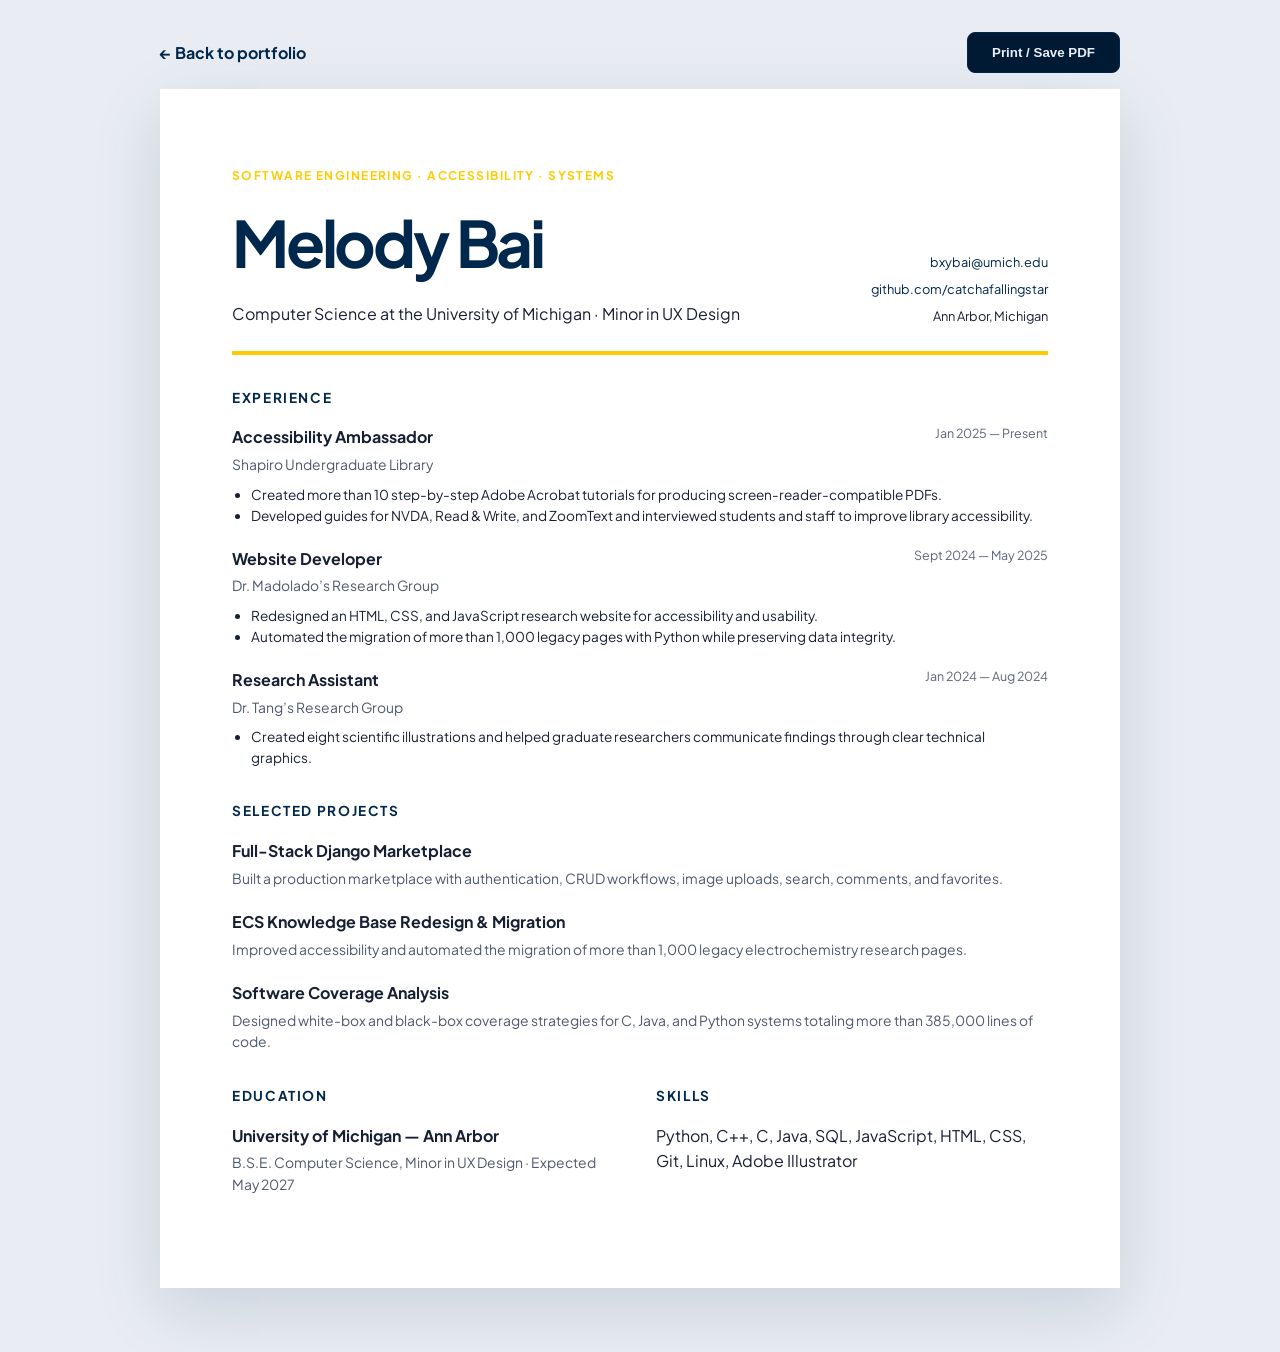
==== resume.html @ d1b0e6e4 "upload" ====
<!doctype html>
<html lang="en">

<head>
  <meta charset="utf-8" />
  <meta name="viewport" content="width=device-width, initial-scale=1" />
  <title>Résumé — Melody Bai</title>
  <meta name="description" content="Résumé for Melody Bai, a computer science student at the University of Michigan." />
  <link rel="preconnect" href="https://fonts.googleapis.com">
  <link rel="preconnect" href="https://fonts.gstatic.com" crossorigin>
  <link href="https://fonts.googleapis.com/css2?family=Plus+Jakarta+Sans:wght@400;500;600;700;800&display=swap" rel="stylesheet">
  <link rel="stylesheet" href="css/styles.css" />
</head>

<body class="resume-page">
  <main class="resume-shell">
    <div class="resume-toolbar">
      <a href="index.html">← Back to portfolio</a>
      <button type="button" class="btn secondary-btn" onclick="window.print()">Print / Save PDF</button>
    </div>

    <article class="resume-document">
      <header class="resume-header">
        <div>
          <p class="section-kicker">Software engineering · accessibility · systems</p>
          <h1>Melody Bai</h1>
          <p>Computer Science at the University of Michigan · Minor in UX Design</p>
        </div>
        <address>
          <a href="mailto:bxybai@umich.edu">bxybai@umich.edu</a>
          <a href="https://github.com/catchafallingstar">github.com/catchafallingstar</a>
          <span>Ann Arbor, Michigan</span>
        </address>
      </header>

      <section class="resume-section">
        <h2>Experience</h2>
        <div class="resume-entry">
          <div class="resume-entry-heading"><h3>Accessibility Ambassador</h3><span>Jan 2025 — Present</span></div>
          <p>Shapiro Undergraduate Library</p>
          <ul>
            <li>Created more than 10 step-by-step Adobe Acrobat tutorials for producing screen-reader-compatible PDFs.</li>
            <li>Developed guides for NVDA, Read &amp; Write, and ZoomText and interviewed students and staff to improve library accessibility.</li>
          </ul>
        </div>
        <div class="resume-entry">
          <div class="resume-entry-heading"><h3>Website Developer</h3><span>Sept 2024 — May 2025</span></div>
          <p>Dr. Madolado’s Research Group</p>
          <ul>
            <li>Redesigned an HTML, CSS, and JavaScript research website for accessibility and usability.</li>
            <li>Automated the migration of more than 1,000 legacy pages with Python while preserving data integrity.</li>
          </ul>
        </div>
        <div class="resume-entry">
          <div class="resume-entry-heading"><h3>Research Assistant</h3><span>Jan 2024 — Aug 2024</span></div>
          <p>Dr. Tang’s Research Group</p>
          <ul>
            <li>Created eight scientific illustrations and helped graduate researchers communicate findings through clear technical graphics.</li>
          </ul>
        </div>
      </section>

      <section class="resume-section">
        <h2>Selected projects</h2>
        <div class="resume-entry">
          <h3>Full-Stack Django Marketplace</h3>
          <p>Built a production marketplace with authentication, CRUD workflows, image uploads, search, comments, and favorites.</p>
        </div>
        <div class="resume-entry">
          <h3>ECS Knowledge Base Redesign &amp; Migration</h3>
          <p>Improved accessibility and automated the migration of more than 1,000 legacy electrochemistry research pages.</p>
        </div>
        <div class="resume-entry">
          <h3>Software Coverage Analysis</h3>
          <p>Designed white-box and black-box coverage strategies for C, Java, and Python systems totaling more than 385,000 lines of code.</p>
        </div>
      </section>

      <section class="resume-section resume-two-column">
        <div>
          <h2>Education</h2>
          <div class="resume-entry">
            <h3>University of Michigan — Ann Arbor</h3>
            <p>B.S.E. Computer Science, Minor in UX Design · Expected May 2027</p>
          </div>
        </div>
        <div>
          <h2>Skills</h2>
          <p>Python, C++, C, Java, SQL, JavaScript, HTML, CSS, Git, Linux, Adobe Illustrator</p>
        </div>
      </section>
    </article>
  </main>
</body>

</html>
---- css/styles.css ----
:root {
  /* UMich Dark Theme Colors */
  --bg: #020813;
  --card: #001A33;
  --text: #e9eef6;

  /* UPDATED: Lightened from #8a9bb2 to pass WCAG AAA */
  --muted: #aabcdc;

  --border: #00274C;

  /* Neon UMich Accents */
  --maize: #FFCB05;
  /* Official UMich Maize */
  --neon-maize: #ffe566;
  --neon-blue: #45a2ff;
  --dark-blue: #00274C;

  --shadow: 0 10px 30px rgba(0, 0, 0, 0.5);
  --chip-bg: rgba(255, 203, 5, 0.08);
  --nav-height: 68px;
  /* Faint maize tint */
}

* {
  box-sizing: border-box;
}

html {
  scroll-behavior: smooth;
  scroll-padding-top: var(--nav-height);
}

body {
  margin: 0;
  font-family: system-ui, -apple-system, sans-serif;
  background-color: var(--bg);
  color: var(--text);
  line-height: 1.6;
  /* Faint Blue Grid Background */
  background-image:
    linear-gradient(rgba(69, 162, 255, 0.04) 1px, transparent 1px),
    linear-gradient(90deg, rgba(69, 162, 255, 0.04) 1px, transparent 1px);
  background-size: 50px 50px;
  overflow-x: hidden;
}

a {
  color: var(--neon-blue);
  text-decoration: none;
  transition: 0.3s;
}

a:hover {
  color: var(--neon-maize);
  text-shadow: 0 0 8px rgba(255, 203, 5, 0.5);
}

.container {
  width: min(1000px, 90vw);
  margin: 0 auto;
}

/* Navigation */
.top-nav {
  position: fixed;
  top: 0;
  left: 0;
  right: 0;
  background: rgba(2, 8, 19, 0.85);
  backdrop-filter: blur(10px);
  border-bottom: 1px solid var(--border);
  z-index: 100;
  height: var(--nav-height);
  padding: 0;
  display: flex;
  align-items: center;
}

.nav-container {
  display: flex;
  justify-content: space-between;
  align-items: center;
  width: min(1200px, 90vw);
  margin: 0 auto;
  height: 100%;
}

.mobile-toggle {
  display: none;
  background: none;
  border: none;
  color: var(--text);
  font-size: 1.5rem;
  cursor: pointer;
  z-index: 1001;
  /* Keeps it above the sidebar when open */
  transition: color 0.3s;
}

.mobile-toggle:hover {
  color: var(--maize);
}

.logo {
  font-weight: bold;
  font-size: 1.2rem;
}

.logo span:first-child {
  color: var(--maize);
}

.nav-links {
  display: flex;
  gap: 20px;
  list-style: none;
  margin: 0;
  padding: 0;
}

.nav-links a {
  color: var(--text);
  font-size: 0.9rem;
}

.nav-links a:hover {
  color: var(--maize);
}

/* Scroll Progress Bar */
.scroll-progress-bar {
  position: absolute;
  bottom: 0;
  left: 0;
  width: 0%;
  height: 3px;
  background: linear-gradient(to right, var(--neon-blue), var(--maize));
  transition: width 0.1s ease;
  z-index: 101;
}

/* Hero Section */
#home {
  align-items: center;
  position: relative;
}

.hero {
  display: grid;
  grid-template-columns: minmax(0, 1fr) minmax(280px, 380px);
  align-items: center;
  gap: clamp(4rem, 7vw, 7rem);
  width: min(1180px, 92vw);
  height: 100vh;
  height: 100svh;
  min-height: 560px;
  padding: calc(var(--nav-height) + clamp(1.5rem, 4vh, 3.25rem)) 0 clamp(4.5rem, 9vh, 6rem);
  max-width: none;
  margin: 0 auto;
  overflow: hidden;
  /* Prevent overflow from animations */
}

.hero-content {
  min-width: 0;
  max-width: 640px;
  position: relative;
  z-index: 3;
}

/* Right Side Image Container with perspective */
.hero-image-right {
  display: flex;
  justify-content: center;
  align-items: center;
  position: relative;
  perspective: 1200px;
  animation: hero-image-appear 1.2s ease-out 0.6s forwards;
  /* Delay for content to appear first */
  opacity: 0;
  transform: translateY(20px) scale(0.95);
  min-width: 0;
}

@keyframes hero-image-appear {
  to {
    opacity: 1;
    transform: translateY(0) scale(1);
  }
}

.hero-portrait-frame {
  position: relative;
  padding: 6px;
  /* This controls the thickness of the glowing border */
  border-radius: 50%;
  /* Changed to 50% to make it a perfect circle! */
  background: linear-gradient(135deg, var(--maize) 0%, var(--neon-blue) 100%);
  box-shadow: 0 20px 50px rgba(0, 39, 76, 0.5), 0 0 30px rgba(255, 203, 5, 0.15);
  transition: transform 0.5s cubic-bezier(0.175, 0.885, 0.32, 1.275), box-shadow 0.5s ease;
  z-index: 2;
  display: flex;
  justify-content: center;
  align-items: center;
  width: clamp(260px, min(30vw, 48vh), 390px);
  max-width: 100%;
  /* Keeps the size constrained */
  aspect-ratio: 1 / 1;
  margin: 0 auto;
}

/* 2. The Animated Glow Behind the Frame */
.hero-portrait-frame::before {
  content: '';
  position: absolute;
  top: -2px;
  left: -2px;
  right: -2px;
  bottom: -2px;
  border-radius: 50%;
  /* Must also be a circle! */
  background: linear-gradient(45deg, var(--neon-maize), transparent, var(--neon-blue), transparent);
  z-index: -1;
  background-size: 400% 400%;
  animation: borderGlow 8s linear infinite;
}

/* 3. The Image Itself */
.hero-portrait {
  width: 100%;
  height: 100%;
  object-fit: cover;
  border-radius: 50%;
  /* Perfect circle */
  display: block;
  /* Removed the old border and margin from here, since the frame handles it now */
}

/* 4. The Animation Keyframes (Make sure you have this!) */
@keyframes borderGlow {
  0% {
    background-position: 0% 50%;
  }

  50% {
    background-position: 100% 50%;
  }

  100% {
    background-position: 0% 50%;
  }
}

/* Adds a nice interactive hover effect */
.hero-portrait:hover {
  scale: 1.02;
  box-shadow: 0 15px 40px rgba(69, 162, 255, 0.2);
  /* Soft neon-blue glow */
}



/* Elegant geometric accent behind image */
.hero-image-right::after {
  content: \'\';
  position: absolute;
  bottom: -20px;
  right: 20px;
  width: 140px;
  height: 140px;
  background-image: radial-gradient(var(--maize) 1.5px, transparent 1.5px);
  background-size: 15px 15px;
  opacity: 0.25;
  z-index: 1;
  pointer-events: none;
}

/* Glow behind image */
.hero-image-right::before {
  content: \'\';
  position: absolute;
  top: 50%;
  left: 50%;
  transform: translate(-50%, -50%);
  width: 100%;
  height: 100%;
  background: radial-gradient(circle, rgba(69, 162, 255, 0.15) 0%, transparent 70%);
  filter: blur(40px);
  z-index: 1;
}



.hero h1 {
  font-size: clamp(2.5rem, min(5vw, 8vh), 4.5rem);
  line-height: 1.1;
  margin: 0 0 clamp(0.5rem, 1.8vh, 1.25rem) 0;
  animation: text-slide-up 0.8s ease-out 0.2s forwards;
  opacity: 0;
  transform: translateY(20px);
}

.hero-content h2 {
  animation: text-slide-up 0.8s ease-out forwards;
  opacity: 0;
  transform: translateY(20px);
}

.hero-content p#about {
  animation: text-slide-up 0.8s ease-out 0.4s forwards;
  opacity: 0;
  transform: translateY(20px);
}

.hero-content .social-links {
  animation: text-slide-up 0.8s ease-out 0.5s forwards;
  opacity: 0;
  transform: translateY(20px);
}

@keyframes text-slide-up {
  to {
    opacity: 1;
    transform: translateY(0);
  }
}




/* Terminal Window Container */
.terminal-window {
  background-color: #0d1117;
  /* Deep terminal black */
  border: 1px solid var(--border);
  border-radius: 10px;
  box-shadow: 0 20px 40px rgba(0, 0, 0, 0.6);
  overflow: hidden;
  font-family: 'Fira Code', monospace;
  /* Uses your existing code font */
  width: 100%;
  max-width: 620px;
}

/* Terminal Header & macOS Buttons */
.terminal-header {
  background-color: #161b22;
  padding: 10px 15px;
  display: flex;
  align-items: center;
  border-bottom: 1px solid var(--border);
}

.terminal-buttons {
  display: flex;
  gap: 8px;
}

.terminal-buttons span {
  width: 12px;
  height: 12px;
  border-radius: 50%;
  display: inline-block;
}

.close-btn {
  background-color: #ff5f56;
}

.minimize-btn {
  background-color: #ffbd2e;
}

.maximize-btn {
  background-color: #27c93f;
}

.terminal-title {
  flex-grow: 1;
  text-align: center;
  color: var(--muted);
  font-size: 0.85rem;
  margin-left: -44px;
  /* Offsets the buttons to perfectly center text */
}

/* Terminal Body & Text */
.terminal-body {
  padding: clamp(0.8rem, 2vh, 1.25rem);
  color: var(--muted);
  font-size: clamp(0.78rem, 1.5vh, 0.95rem);
  line-height: 1.55;
  height: clamp(220px, 34vh, 270px);
  min-height: 0;
  overflow-y: auto;
  scrollbar-width: thin;
  scrollbar-color: var(--border) transparent;
}

.command-line {
  color: var(--text);
  margin-bottom: 15px;
}

.prompt {
  color: #27c93f;
  /* Hacker green */
  margin-right: 8px;
}

/* Blinking Cursor Animation */
.cursor {
  display: inline-block;
  width: 8px;
  height: 1.2em;
  background-color: var(--maize);
  /* Using your UMich maize color! */
  vertical-align: middle;
  animation: blink 1s step-end infinite;
}

@keyframes blink {

  0%,
  100% {
    opacity: 1;
  }

  50% {
    opacity: 0;
  }
}

.hero-subtitle {
  font-size: 1.2rem;
  color: var(--muted);
  max-width: 600px;
  margin: 0 0 clamp(0.85rem, 2.5vh, 1.5rem);
}

.scroll-down {
  position: absolute;
  left: 50%;
  bottom: clamp(0.8rem, 2.5vh, 1.5rem);
  transform: translateX(-50%);
  display: inline-flex;
  flex-direction: column;
  align-items: center;
  gap: 0.15rem;
  color: var(--muted);
  font-size: 0.72rem;
  font-weight: 600;
  letter-spacing: 0.08em;
  text-transform: uppercase;
  z-index: 5;
}

.scroll-down i {
  color: var(--maize);
  font-size: 1rem;
  animation: scroll-bounce 1.8s ease-in-out infinite;
}

.scroll-down:hover {
  color: var(--text);
  text-shadow: none;
}

@keyframes scroll-bounce {
  0%,
  100% {
    transform: translateY(0);
  }

  50% {
    transform: translateY(6px);
  }
}

.hero-actions {
  display: flex;
  gap: 15px;
  margin-top: 30px;
}

/* Glowing Buttons */
.btn {
  padding: 12px 24px;
  border-radius: 8px;
  font-weight: bold;
  cursor: pointer;
  border: none;
  transition: all 0.3s ease;
}

/* --- Social Link Icon Sizing --- */
#links {
  display: flex;
  gap: 40px;
  flex-wrap: wrap;
  justify-content: start;
}

#links a.icon-link {
  font-size: 2.2rem;
  color: var(--muted);
  transition: all 0.2s ease;
  padding: 0;
  /* Clear the excessive padding */
}

/* Optional: Make them glow UMich Maize when you hover over them */
#links a.icon-link:hover {
  color: var(--maize);
  transform: translateY(-3px);
}

.primary-btn {
  background: var(--maize);
  color: var(--dark-blue);
  box-shadow: 0 0 20px rgba(255, 203, 5, 0.3);
}

.primary-btn:hover {
  background: var(--neon-maize);
  box-shadow: 0 0 30px rgba(255, 203, 5, 0.6);
  transform: translateY(-2px);
  color: var(--bg);
}

.secondary-btn {
  background: var(--card);
  color: var(--text);
  border: 1px solid var(--border);
}

.secondary-btn:hover {
  border-color: var(--maize);
  color: var(--maize);
}

/* Background Ambient Glows */
.relative {
  position: relative;
}

.glow-maize {
  position: absolute;
  width: 400px;
  height: 400px;
  background: radial-gradient(circle, rgba(255, 203, 5, 0.08) 0%, transparent 70%);
  top: -150px;
  left: 50%;
  transform: translateX(-50%);
  pointer-events: none;
  z-index: -1;
}

/* Sections */
.section {
  padding: 100px 0;
}

.section-title {
  text-align: center;
  font-size: 2.5rem;
  margin: 0 0 10px 0;
  color: var(--text);
}

.section-subtitle {
  text-align: center;
  color: var(--muted);
  margin-bottom: 50px;
}

/* About Section */
.about-grid {
  display: grid;
  grid-template-columns: 1fr 1fr;
  gap: 50px;
  align-items: center;
}

.avatar {
  width: 100%;
  border-radius: 20px;
  border: 1px solid var(--border);
  box-shadow: 0 0 20px rgba(0, 39, 76, 0.5);
}

.education-wrap {
  margin-top: 20px;
  border-top: 1px solid var(--border);
  padding-top: 20px;
}

/* Projects Grid */
.projects-grid {
  display: grid;
  grid-template-columns: repeat(auto-fill, minmax(300px, 1fr));
  gap: 25px;
  grid-auto-rows: 1fr;
}

.project-card {
  display: flex;
  flex-direction: column;
  background: var(--card);
  border: 1px solid var(--border);
  border-radius: 16px;
  padding: 20px;
  transition: all 0.3s ease;
}

.project-card:hover {
  transform: translateY(-5px);
  border-color: var(--maize);
  box-shadow: 0 10px 30px rgba(255, 203, 5, 0.1);
}

.project-img-placeholder {
  height: 160px;
  background: linear-gradient(45deg, var(--bg), var(--border));
  border-radius: 8px;
  margin-bottom: 15px;
}

/* Skills Grid */
.skills-grid {
  display: flex;
  flex-wrap: wrap;
  gap: 15px;
  justify-content: center;
  list-style: none;
  padding: 0;
}

.skill-card {
  background: var(--card);
  border: 1px solid var(--border);
  padding: 15px 25px;
  border-radius: 12px;
  font-weight: bold;
  transition: 0.3s;
}

.skill-card:hover {
  border-color: var(--neon-blue);
  background: rgba(69, 162, 255, 0.1);
}

/* --- Contact Form Grid --- */
.contact-grid {
  display: grid;
  grid-template-columns: 1fr 1.5fr;
  /* Makes the form slightly wider than the info */
  gap: 40px;
  text-align: left;
}

.contact-form {
  display: flex;
  flex-direction: column;
  gap: 20px;
}

.form-group {
  display: flex;
  flex-direction: column;
  gap: 8px;
}

.form-group label {
  font-size: 0.85rem;
  color: var(--muted);
  font-weight: 600;
  text-transform: uppercase;
  letter-spacing: 0.5px;
}

/* Styling the inputs and text area */
.contact-form input,
.contact-form textarea {
  width: 100%;
  background: rgba(0, 0, 0, 0.3);
  border: 1px solid var(--border);
  border-radius: 12px;
  padding: 14px 18px;
  color: var(--text);
  font-family: inherit;
  font-size: 1rem;
  transition: all 0.3s ease;
}

/* The Glowing Focus Effect */
.contact-form input:focus,
.contact-form textarea:focus {
  outline: none;
  border-color: var(--maize);
  box-shadow: 0 0 15px rgba(255, 203, 5, 0.2);
  background: var(--bg);
}

/* Submit Button */
.submit-btn {
  background: var(--maize);
  color: var(--bg);
  border: none;
  padding: 14px;
  font-size: 1rem;
  font-weight: 800;
  border-radius: 12px;
  cursor: pointer;
  transition: all 0.3s ease;
  display: flex;
  justify-content: center;
  align-items: center;
  gap: 10px;
  text-transform: uppercase;
}

.submit-btn:hover {
  background: var(--neon-maize);
  box-shadow: 0 0 20px rgba(255, 203, 5, 0.4);
  transform: translateY(-2px);
}


/* Utilities */
.chips-wrap {
  display: flex;
  flex-wrap: wrap;
  gap: 8px;
  margin: 15px 0;
}

.chip {
  background: var(--chip-bg);
  color: var(--neon-maize);
  border: 1px solid rgba(255, 203, 5, 0.2);
  padding: 4px 10px;
  border-radius: 20px;
  font-size: 0.8rem;
}

/* Filter Panel Styles */
/* .filters {
  background: var(--card);
  border: 1px solid var(--border);
  padding: 20px;
  border-radius: 12px;
  margin-bottom: 25px;
} */


.hidden {
  display: none !important;
}

.skill-card:hover {
  border-color: var(--neon-blue);
  background: rgba(255, 255, 255, 0.1);
}

.primary-btn:hover {
  background: var(--neon-maize);
  box-shadow: 0 0 30px rgba(255, 203, 5, 0.6);
  transform: translateY(-2px);
  color: var(--bg);
}

.secondary-btn:hover {
  border-color: var(--maize);
  color: var(--maize);
}

.muted {
  color: var(--muted);
  font-size: 0.9rem;
}

.item-title {
  font-weight: bold;
  font-size: 1.2rem;
  margin-bottom: 5px;
  color: var(--maize);
}

/* --- High-end Timeline Design --- */
.timeline {
  position: relative;
  padding-left: 35px;
  border-left: 2px solid var(--border);
  margin-top: 30px;
}

.timeline::before {
  content: '';
  position: absolute;
  top: 0;
  bottom: 0;
  left: -2px;
  width: 2px;
  background: linear-gradient(to bottom, var(--neon-blue), var(--maize));
}

.timeline .item {
  position: relative;
  background: rgba(0, 26, 51, 0.3);
  backdrop-filter: blur(12px);
  -webkit-backdrop-filter: blur(12px);
  border: 1px solid rgba(255, 255, 255, 0.08);
  padding: 24px;
  border-radius: 16px;
  margin-bottom: 30px;
  transition: transform 0.4s cubic-bezier(0.175, 0.885, 0.32, 1.275), border-color 0.4s ease, box-shadow 0.4s ease, background-color 0.4s ease;
}

/* Timeline dot */
.timeline .item::before {
  content: '';
  position: absolute;
  left: -46px;
  /* Center-aligned with the border-left line */
  top: 28px;
  width: 20px;
  height: 20px;
  border-radius: 50%;
  background: var(--bg);
  border: 3px solid var(--neon-blue);
  box-shadow: 0 0 10px rgba(69, 162, 255, 0.5);
  transition: all 0.3s ease;
  z-index: 2;
}

.timeline .item:hover::before {
  border-color: var(--maize);
  background: var(--maize);
  box-shadow: 0 0 15px rgba(255, 203, 5, 0.8);
  transform: scale(1.2);
}

.timeline .item:hover {
  transform: translateX(6px) translateY(-4px);
  border-color: rgba(255, 203, 5, 0.35);
  box-shadow: 0 15px 40px rgba(255, 203, 5, 0.12);
  background: rgba(0, 26, 51, 0.55);
}

.timeline .bullets {
  list-style: none;
  padding-left: 0;
  margin-top: 15px;
}

.timeline .bullets li {
  position: relative;
  padding-left: 20px;
  margin-bottom: 10px;
  color: var(--text);
  font-size: 0.95rem;
}

.timeline .bullets li::before {
  content: '✦';
  position: absolute;
  left: 0;
  top: 0;
  color: var(--maize);
  font-size: 0.8rem;
}

.education-wrap .item {
  background: rgba(0, 26, 51, 0.3);
  backdrop-filter: blur(12px);
  -webkit-backdrop-filter: blur(12px);
  border: 1px solid rgba(255, 255, 255, 0.08);
  padding: 24px;
  border-radius: 16px;
  transition: transform 0.4s ease, border-color 0.4s ease, box-shadow 0.4s ease, background-color 0.4s ease;
}

.education-wrap .item:hover {
  transform: translateY(-5px);
  border-color: rgba(255, 203, 5, 0.35);
  box-shadow: 0 15px 40px rgba(255, 203, 5, 0.12);
  background: rgba(0, 26, 51, 0.55);
}

.search {
  padding: 10px 15px;
  border-radius: 8px;
  border: 1px solid var(--border);
  background: var(--card);
  color: white;
}

.search:focus {
  outline: none;
  border-color: var(--maize);
  box-shadow: 0 0 10px rgba(255, 203, 5, 0.2);
}

.project-img {
  width: 100%;
  height: 160px;
  object-fit: cover;
  /* Keeps the image from stretching */
  border-radius: 16px;
  margin-bottom: 15px;
  border: 1px solid var(--border);
}

/* Footer Styling */
.footer {
  padding: 40px 0;
  text-align: center;
  border-top: 1px solid var(--border);
  color: var(--muted);
  font-size: 0.9rem;
  margin-top: 60px;
}

/* Elements start hidden and slightly pushed down */
.reveal {
  opacity: 0;
  transform: translateY(30px);
  transition: all 0.8s cubic-bezier(0.16, 1, 0.3, 1);
}

/* The class added by JS when scrolling */
.reveal.active {
  opacity: 1;
  transform: translateY(0);
}

/* Section Green/Blue Ambient Glow */
/* .glow-green {
  position: absolute;
  width: 400px;
  height: 400px;
  background: radial-gradient(circle, rgba(69, 162, 255, 0.06) 0%, transparent 70%);
  top: -100px;
  right: -100px;
  pointer-events: none;
  z-index: -1;
} */
/* Mobile and tablet responsiveness */
@media (max-width: 900px) {
  :root {
    --nav-height: 64px;
  }

  .mobile-toggle {
    display: block;
    /* Show the hamburger icon */
  }

  .logo {
    display: none;
  }

  .nav-links {
    position: fixed;
    top: 0;
    left: -280px;
    width: 280px;
    height: 100vh;
    background: rgba(2, 8, 19, 0.98);
    backdrop-filter: blur(15px);
    border-left: 1px solid var(--border);
    flex-direction: column;
    justify-content: start;
    align-items: center;
    gap: 40px;

    /* ADD THIS: Pushes everything down from the top of the screen */
    padding-top: 100px;

    /* ALSO FIX THIS: Change 'right' to 'left' so the slide animation works! */
    transition: left 0.4s cubic-bezier(0.4, 0, 0.2, 1);

    z-index: 1000;
  }

  .nav-links li {
    width: 100%;
    text-align: center;
  }


  .nav-links a {
    display: block;
    font-size: 1.2rem;
    padding: 10px;
  }

  .nav-links.active {
    /* CHANGE 4: Slide to the left edge */
    left: 0;
    /* CHANGE 5: Flip the shadow direction from -10px to 10px so it casts to the right */
    box-shadow: 10px 0 30px rgba(0, 0, 0, 0.8);
  }

  .hero {
    grid-template-columns: 1fr;
    grid-template-rows: auto auto;
    align-content: center;
    text-align: center;
    gap: clamp(0.5rem, 1.8vh, 1rem);
    width: min(92vw, 560px);
    height: 100vh;
    height: 100svh;
    min-height: 560px;
    padding: calc(var(--nav-height) + 0.65rem) 0 3.4rem;
  }

  .hero-content {
    grid-row: 2;
    width: 100%;
    max-width: 560px;
  }

  .hero h1 {
    font-size: clamp(2.1rem, min(11vw, 6vh), 3rem);
    margin-bottom: 0.4rem;
  }

  .hero-subtitle {
    max-width: none;
    margin-bottom: 0.55rem;
    font-size: clamp(0.8rem, 3.7vw, 1rem);
  }

  /* Centers the About text on mobile */
  .hero-content p#about {
    margin-left: auto;
    margin-right: auto;
  }

  .hero-image-right {
    justify-content: center;
    grid-row: 1;
    /* Moves the picture ABOVE the text on mobile phones */
  }

  .hero-portrait-frame {
    width: clamp(96px, min(34vw, 19vh), 145px);
  }

  .terminal-header {
    padding: 7px 10px;
  }

  .terminal-buttons {
    gap: 6px;
  }

  .terminal-buttons span {
    width: 9px;
    height: 9px;
  }

  .terminal-title {
    margin-left: -33px;
    font-size: 0.7rem;
  }

  .terminal-body {
    height: clamp(190px, 31vh, 240px);
    padding: 0.7rem;
    font-size: clamp(0.68rem, min(3vw, 1.5vh), 0.8rem);
    line-height: 1.45;
    text-align: left;
  }

  .command-line {
    margin-bottom: 0.55rem;
  }

  .scroll-down {
    bottom: 0.65rem;
  }



  .contact-grid {
    grid-template-columns: 1fr;
    /* Stacks the info and form on top of each other on mobile */
  }

  .search-wrap {
    display: flex;
    flex-direction: column;
    gap: 10px;
  }
}

@media (max-height: 650px) and (min-width: 901px) {
  .hero {
    padding-top: calc(var(--nav-height) + 1rem);
    padding-bottom: 3.5rem;
  }

  .hero h1 {
    font-size: clamp(2.4rem, 7vh, 3.4rem);
  }

  .hero-subtitle {
    font-size: 1rem;
    margin-bottom: 0.7rem;
  }

  .terminal-body {
    height: 220px;
  }
}

@media (prefers-reduced-motion: reduce) {
  html {
    scroll-behavior: auto;
  }

  .scroll-down i {
    animation: none;
  }
}

#about {
  white-space: pre-line;
}

/* --- Accessibility: Keyboard Focus States --- */
a:focus-visible,
button:focus-visible,
input:focus-visible,
textarea:focus-visible,
.mobile-toggle:focus-visible {
  outline: 3px solid var(--maize);
  outline-offset: 4px;
  border-radius: 4px;
  /* Softens the corners of the focus ring */
}

/* Specific adjustment for your circular/icon social links so the ring fits nicely */
#links a.icon-link:focus-visible {
  border-radius: 8px;
}

/* =========================================
   NEW: Accessibility Mode (Dyslexia Friendly)
   ========================================= */
body.dyslexia-mode {
  /* Falls back to Comic Sans which is naturally high-readability for dyslexia */
  font-family: 'OpenDyslexic', 'Comic Sans MS', sans-serif !important;
  letter-spacing: 0.1em;
  word-spacing: 0.15em;
  line-height: 2;
}

/* =========================================
   NEW: Smooth Filtering Animations
   ========================================= */
.project-card,
.timeline .item,
.skill-card {
  /* Semi-transparent background */
  background: rgba(0, 26, 51, 0.4);
  /* The Framer blur effect */
  backdrop-filter: blur(12px);
  -webkit-backdrop-filter: blur(12px);
  /* A very subtle, lighter border */
  border: 1px solid rgba(255, 255, 255, 0.08);
  box-shadow: 0 8px 32px rgba(0, 0, 0, 0.2);
  border-radius: 16px;
  transition: transform 0.4s ease, border-color 0.4s ease, background 0.4s ease;
}

.project-card:hover,
.timeline .item:hover {
  transform: translateY(-8px);
  background: rgba(0, 26, 51, 0.6);
  border-color: rgba(255, 203, 5, 0.3);
  /* Subtle Maize glow */
  box-shadow: 0 15px 40px rgba(255, 203, 5, 0.08);
}

.projects-grid {
  display: grid;
  grid-template-columns: repeat(auto-fill, minmax(300px, 1fr));
  grid-auto-rows: minmax(300px, auto);
  gap: 25px;
  grid-auto-flow: dense;
  /* Crucial for Bento layouts */
}

/* Elegant dynamic background with glowing drifting orbs and finer grid lines */
.bg-mesh {
  position: fixed;
  top: 0;
  left: 0;
  right: 0;
  bottom: 0;
  z-index: -2;
  background:
    radial-gradient(circle at 15% 25%, rgba(69, 162, 255, 0.12), transparent 45%),
    radial-gradient(circle at 85% 75%, rgba(255, 203, 5, 0.08), transparent 45%),
    radial-gradient(circle at 50% 50%, rgba(0, 39, 76, 0.15), transparent 50%);
  filter: blur(60px);
  animation: mesh-drift 20s infinite alternate ease-in-out;
}

@keyframes mesh-drift {
  0% {
    transform: scale(1) translate(0, 0);
  }

  100% {
    transform: scale(1.15) translate(-40px, 30px);
  }
}

@media (max-width: 768px) {

  .project-card:nth-child(1),
  .project-card:nth-child(4) {
    grid-column: span 1;
    /* Reset on mobile */
  }
}

@keyframes fadeInScale {
  0% {
    opacity: 0;
    transform: scale(0.90);
  }

  100% {
    opacity: 1;
    transform: scale(1);
  }
}

/* =========================================
   NEW: Project Card Empty State Placholder
   ========================================= */
.project-img-placeholder {
  display: flex;
  flex-direction: column;
  align-items: center;
  justify-content: center;
  height: 160px;
  background: linear-gradient(45deg, var(--bg), #001f3f);
  /* Dark gradient */
  border: 1px dashed var(--border);
  border-radius: 8px;
  margin-bottom: 15px;
}

/* Hides the projects that don't match the search/filter */
.hidden-card {
  display: none !important;
}

/* Connects to your existing fadeInScale animation for smooth filtering */
.fade-in {
  animation: fadeInScale 0.4s ease forwards;
}

/* =========================================
   Editorial portfolio redesign
   ========================================= */
body {
  font-family: 'Plus Jakarta Sans', system-ui, -apple-system, sans-serif;
  background-image:
    linear-gradient(rgba(69, 162, 255, 0.025) 1px, transparent 1px),
    linear-gradient(90deg, rgba(69, 162, 255, 0.025) 1px, transparent 1px);
}

.container,
.nav-container,
.hero {
  width: min(1120px, 92vw);
}

.logo a {
  color: var(--maize);
  font-weight: 800;
}

.logo a:hover {
  color: var(--neon-maize);
}

.nav-a11y {
  padding: 6px 11px;
  margin-left: auto;
  margin-right: 15px;
  border-color: var(--border);
}

.nav-links a {
  position: relative;
  font-weight: 600;
}

.nav-links a[aria-current='true'] {
  color: var(--maize);
}

.nav-links a[aria-current='true']::after {
  content: '';
  position: absolute;
  left: 0;
  right: 0;
  bottom: -8px;
  height: 2px;
  background: var(--maize);
  border-radius: 999px;
}

.bg-mesh {
  background:
    radial-gradient(circle at 15% 25%, rgba(69, 162, 255, 0.08), transparent 42%),
    radial-gradient(circle at 85% 72%, rgba(255, 203, 5, 0.045), transparent 42%),
    radial-gradient(circle at 50% 50%, rgba(0, 39, 76, 0.1), transparent 50%);
  filter: blur(72px);
  animation: none;
}

.hero {
  grid-template-columns: minmax(0, 1fr) minmax(260px, 350px);
  gap: clamp(4.5rem, 8vw, 7.5rem);
  padding-top: calc(var(--nav-height) + clamp(1.2rem, 3vh, 2.5rem));
  padding-bottom: clamp(4.25rem, 8vh, 5.5rem);
}

.hero-content {
  max-width: 650px;
}

.hero-eyebrow,
.section-kicker {
  color: var(--maize);
  font-size: 0.75rem;
  font-weight: 700;
  letter-spacing: 0.12em;
  text-transform: uppercase;
}

.hero-eyebrow {
  margin: 0 0 0.65rem;
}

.hero h1 {
  font-size: clamp(3rem, min(5.4vw, 8.5vh), 4.65rem);
  letter-spacing: -0.045em;
}

.hero-subtitle {
  font-size: clamp(0.95rem, 1.5vw, 1.15rem);
}

.hero-actions {
  display: flex;
  align-items: center;
  flex-wrap: wrap;
  gap: 0.9rem;
  margin: 0 0 clamp(0.75rem, 2vh, 1.15rem);
}

.hero-action {
  display: inline-flex;
  align-items: center;
  gap: 0.35rem;
  color: var(--muted);
  font-size: 0.82rem;
  font-weight: 700;
}

.hero-action i {
  color: var(--maize);
  font-size: 0.7rem;
}

.hero-action:hover {
  color: var(--text);
  text-shadow: none;
}

.hero-action-primary {
  padding: 0.5rem 0.8rem;
  color: var(--dark-blue);
  background: var(--maize);
  border-radius: 7px;
}

.hero-action-primary i {
  color: inherit;
}

.hero-action-primary:hover {
  color: var(--dark-blue);
  background: var(--neon-maize);
}

.hero-portrait-frame {
  width: clamp(250px, min(25vw, 43vh), 350px);
  max-width: 100%;
  aspect-ratio: 4 / 5;
  padding: 3px;
  border-radius: 28px;
  box-shadow: 0 24px 60px rgba(0, 0, 0, 0.36), 0 0 24px rgba(69, 162, 255, 0.09);
  background: linear-gradient(145deg, var(--maize), var(--neon-blue));
}

.hero-portrait-frame::before {
  inset: -8px;
  border-radius: 34px;
  opacity: 0.3;
  filter: blur(18px);
  background: linear-gradient(145deg, var(--maize), var(--neon-blue));
  animation: none;
}

.hero-portrait {
  border-radius: 25px;
  object-position: center 34%;
}

.hero-portrait:hover {
  scale: 1;
  box-shadow: none;
}

.terminal-window {
  border-color: rgba(69, 162, 255, 0.2);
  box-shadow: 0 18px 42px rgba(0, 0, 0, 0.42);
}

.terminal-body {
  height: clamp(205px, 31vh, 255px);
}

.section {
  padding: clamp(5rem, 10vw, 8rem) 0;
  border-top: 1px solid rgba(69, 162, 255, 0.08);
}

.section-heading {
  max-width: 760px;
  margin-bottom: clamp(2rem, 5vw, 3.5rem);
}

.section-kicker {
  display: inline-block;
  margin-bottom: 0.75rem;
}

.section-title {
  max-width: 720px;
  margin: 0 0 0.75rem;
  color: var(--text);
  font-size: clamp(2rem, 4.5vw, 3.25rem);
  line-height: 1.12;
  letter-spacing: -0.035em;
  text-align: left;
}

.section-subtitle {
  max-width: 680px;
  margin: 0;
  color: var(--muted);
  font-size: 1rem;
  line-height: 1.7;
  text-align: left;
}

.search-wrap {
  display: flex;
  justify-content: flex-start;
  align-items: center;
  gap: 0.75rem;
  margin-bottom: 0.8rem;
}

.search {
  width: min(360px, 100%);
}

.search-clear {
  padding-inline: 0.9rem;
  white-space: nowrap;
}

.filters {
  margin-bottom: 1rem;
  padding: 1rem;
  background: rgba(0, 26, 51, 0.34);
  border: 1px solid rgba(255, 255, 255, 0.08);
  border-radius: 12px;
}

.filter-label {
  margin-bottom: 0.65rem;
  color: var(--muted);
  font-size: 0.75rem;
  font-weight: 700;
  letter-spacing: 0.08em;
  text-transform: uppercase;
}

.filter-btn-wrap {
  display: flex;
  flex-wrap: wrap;
  gap: 0.55rem;
}

.project-filter-btn {
  padding: 7px 12px;
  font-size: 0.78rem;
}

.project-filter-btn.is-active {
  color: var(--maize);
  border-color: var(--maize);
}

.project-results-status {
  min-height: 1.25rem;
  margin: 0 0 1.1rem;
  color: var(--muted);
  font-size: 0.8rem;
}

.projects-grid {
  display: grid;
  grid-template-columns: repeat(2, minmax(0, 1fr));
  grid-auto-rows: auto;
  grid-auto-flow: row;
  gap: 1.25rem;
}

.no-project-results {
  margin: 3rem 0 0;
  color: var(--muted);
  font-size: 1rem;
  text-align: center;
}

.project-card,
.timeline .item,
.education-wrap .item,
.skill-card {
  background: rgba(0, 26, 51, 0.34);
  backdrop-filter: blur(12px);
  -webkit-backdrop-filter: blur(12px);
  border: 1px solid rgba(255, 255, 255, 0.08);
  box-shadow: 0 10px 35px rgba(0, 0, 0, 0.18);
  border-radius: 14px;
  transition: transform 0.25s ease, border-color 0.25s ease, background 0.25s ease;
}

.project-card {
  overflow: hidden;
  padding: 0;
}

.project-card:hover,
.timeline .item:hover {
  transform: translateY(-4px);
  background: rgba(0, 26, 51, 0.5);
  border-color: rgba(69, 162, 255, 0.3);
  box-shadow: 0 16px 40px rgba(0, 0, 0, 0.24);
}

.project-media {
  min-width: 0;
  overflow: hidden;
  background: #06111f;
}

.project-img,
.project-img-placeholder {
  width: 100%;
  height: 100%;
  min-height: 180px;
  margin: 0;
  border: 0;
  border-radius: 0;
  object-fit: cover;
}

.project-img {
  transition: transform 0.45s ease;
}

.project-card:hover .project-img {
  transform: scale(1.025);
}

.project-content {
  display: flex;
  flex-direction: column;
  min-width: 0;
  padding: clamp(1.25rem, 3.5vw, 2rem);
}

.project-meta {
  display: flex;
  justify-content: space-between;
  align-items: baseline;
  gap: 1rem;
  margin-bottom: 0.75rem;
}

.project-context {
  color: var(--maize);
  font-size: 0.72rem;
  font-weight: 800;
  letter-spacing: 0.08em;
  text-transform: uppercase;
}

.project-date {
  color: var(--muted);
  font-size: 0.78rem;
  text-align: right;
}

.project-card .item-title {
  margin: 0 0 0.8rem;
  color: var(--text);
  font-size: clamp(1.15rem, 2.5vw, 1.6rem);
  line-height: 1.3;
}

.project-description {
  margin: 0 0 1rem;
  color: var(--muted);
  font-size: 0.9rem;
  line-height: 1.65;
}

.project-links {
  display: flex;
  align-items: center;
  gap: 1rem;
  margin-top: auto;
  padding-top: 1rem;
  font-size: 0.85rem;
  font-weight: 700;
}

.project-private {
  color: var(--muted);
  font-size: 0.78rem;
  font-weight: 500;
}

.project-compact .project-media {
  height: 190px;
}

.project-compact .project-content {
  min-height: 320px;
}

.chips-wrap {
  margin: 0.25rem 0 0;
}

.chip {
  color: var(--muted);
  background: rgba(69, 162, 255, 0.06);
  border-color: rgba(69, 162, 255, 0.13);
}

.timeline {
  max-width: 900px;
}

.timeline .item {
  padding: clamp(1.25rem, 3vw, 1.75rem);
}

.timeline .item-title,
.education-wrap .item-title {
  color: var(--text);
}

.about-editorial {
  display: grid;
  grid-template-columns: minmax(0, 0.8fr) minmax(0, 1.2fr);
  gap: clamp(3rem, 7vw, 6rem);
  align-items: start;
}

.about-intro {
  color: var(--text);
  font-size: clamp(1.15rem, 2.2vw, 1.45rem);
  line-height: 1.65;
}

.about-intro p:first-child {
  margin-top: 0;
}

.about-details {
  display: grid;
  gap: 2.25rem;
}

.about-block h3,
.contact-info h3 {
  margin: 0 0 1rem;
  color: var(--maize);
  font-size: 0.85rem;
  letter-spacing: 0.1em;
  text-transform: uppercase;
}

.education-wrap {
  margin: 0;
  padding: 0;
  border: 0;
}

.education-wrap .item {
  padding: 1.25rem;
}

.skills-grid {
  justify-content: flex-start;
  gap: 0.6rem;
}

.skill-card {
  padding: 0.65rem 0.9rem;
  font-size: 0.82rem;
  font-weight: 600;
}

.contact-card {
  background: rgba(0, 26, 51, 0.28);
  border: 1px solid rgba(255, 255, 255, 0.08);
  border-radius: 16px;
  padding: clamp(1.5rem, 4vw, 2.5rem);
}

.footer {
  width: min(1120px, 92vw);
  margin: 0 auto;
}

/* Printable résumé */
.resume-page {
  min-height: 100vh;
  color: #172033;
  background: #e9edf3;
}

.resume-shell {
  width: min(960px, 94vw);
  margin: 0 auto;
  padding: 2rem 0 4rem;
}

.resume-toolbar {
  display: flex;
  justify-content: space-between;
  align-items: center;
  margin-bottom: 1rem;
}

.resume-toolbar a {
  color: #00274c;
  font-weight: 700;
}

.resume-document {
  padding: clamp(2rem, 6vw, 4.5rem);
  background: white;
  box-shadow: 0 22px 65px rgba(0, 39, 76, 0.14);
}

.resume-header {
  display: grid;
  grid-template-columns: 1fr auto;
  gap: 2rem;
  padding-bottom: 1.5rem;
  border-bottom: 4px solid #ffcb05;
}

.resume-header h1 {
  margin: 0.25rem 0 0.5rem;
  color: #00274c;
  font-size: clamp(2.4rem, 7vw, 4rem);
  letter-spacing: -0.05em;
}

.resume-header p {
  margin: 0;
}

.resume-header address {
  display: flex;
  flex-direction: column;
  gap: 0.4rem;
  align-items: flex-end;
  justify-content: end;
  font-size: 0.8rem;
  font-style: normal;
}

.resume-header address a {
  color: #00274c;
}

.resume-section {
  margin-top: 2rem;
}

.resume-section h2 {
  margin: 0 0 1rem;
  color: #00274c;
  font-size: 0.85rem;
  letter-spacing: 0.12em;
  text-transform: uppercase;
}

.resume-entry {
  margin-bottom: 1.25rem;
}

.resume-entry-heading {
  display: flex;
  justify-content: space-between;
  gap: 1rem;
}

.resume-entry h3 {
  margin: 0;
  color: #172033;
  font-size: 1rem;
}

.resume-entry p {
  margin: 0.25rem 0 0.5rem;
  color: #4d596d;
  font-size: 0.87rem;
  line-height: 1.55;
}

.resume-entry ul {
  margin: 0.5rem 0 0;
  padding-left: 1.2rem;
  font-size: 0.85rem;
  line-height: 1.55;
}

.resume-entry-heading span {
  flex: 0 0 auto;
  color: #596579;
  font-size: 0.78rem;
}

.resume-two-column {
  display: grid;
  grid-template-columns: 1fr 1fr;
  gap: 2rem;
}

@media (max-width: 900px) {
  .nav-links a[aria-current='true']::after {
    display: none;
  }

  .hero {
    grid-template-columns: 1fr;
    grid-template-rows: auto auto;
    align-content: center;
    gap: clamp(0.35rem, 1.2vh, 0.75rem);
    width: min(92vw, 560px);
    height: 100vh;
    height: 100svh;
    min-height: 560px;
    padding: calc(var(--nav-height) + 0.65rem) 0 3.4rem;
  }

  .hero-content {
    grid-row: 2;
    width: 100%;
    max-width: 560px;
  }

  .hero-image-right {
    grid-row: 1;
    justify-content: center;
  }

  .hero-eyebrow {
    display: none;
  }

  .hero h1 {
    font-size: clamp(2rem, min(10vw, 5.6vh), 2.85rem);
    margin-bottom: 0.3rem;
  }

  .hero-subtitle {
    margin-bottom: 0.35rem;
  }

  .hero-actions {
    justify-content: center;
    gap: 0.75rem;
    margin-bottom: 0.45rem;
  }

  .hero-action {
    font-size: 0.72rem;
  }

  .hero-action-primary {
    padding: 0.38rem 0.6rem;
  }

  .hero-portrait-frame {
    width: clamp(88px, min(30vw, 17vh), 125px);
    border-radius: 18px;
  }

  .hero-portrait-frame::before {
    border-radius: 23px;
  }

  .hero-portrait {
    border-radius: 15px;
  }

  .terminal-body {
    height: clamp(170px, 28vh, 225px);
  }

  .about-editorial {
    grid-template-columns: 1fr;
    gap: 2.25rem;
  }
}

@media (max-width: 680px) {
  .projects-grid {
    grid-template-columns: 1fr;
  }

  .project-compact .project-content {
    min-height: 0;
  }

  .project-meta {
    align-items: flex-start;
    flex-direction: column;
    gap: 0.35rem;
  }

  .project-date {
    text-align: left;
  }

  .contact-grid,
  .resume-header,
  .resume-two-column {
    grid-template-columns: 1fr;
  }

  .resume-header address {
    align-items: flex-start;
  }

  .resume-entry-heading {
    flex-direction: column;
    gap: 0.2rem;
  }
}

@media (prefers-reduced-motion: reduce) {
  *,
  *::before,
  *::after {
    scroll-behavior: auto !important;
    animation-duration: 0.01ms !important;
    animation-iteration-count: 1 !important;
    transition-duration: 0.01ms !important;
  }

  .reveal {
    opacity: 1;
    transform: none;
  }
}

@media print {
  @page {
    size: letter;
    margin: 0.45in;
  }

  .resume-page {
    background: white;
  }

  .resume-shell {
    width: 100%;
    padding: 0;
  }

  .resume-toolbar {
    display: none;
  }

  .resume-document {
    padding: 0;
    box-shadow: none;
  }

  .resume-section {
    break-inside: avoid;
  }
}
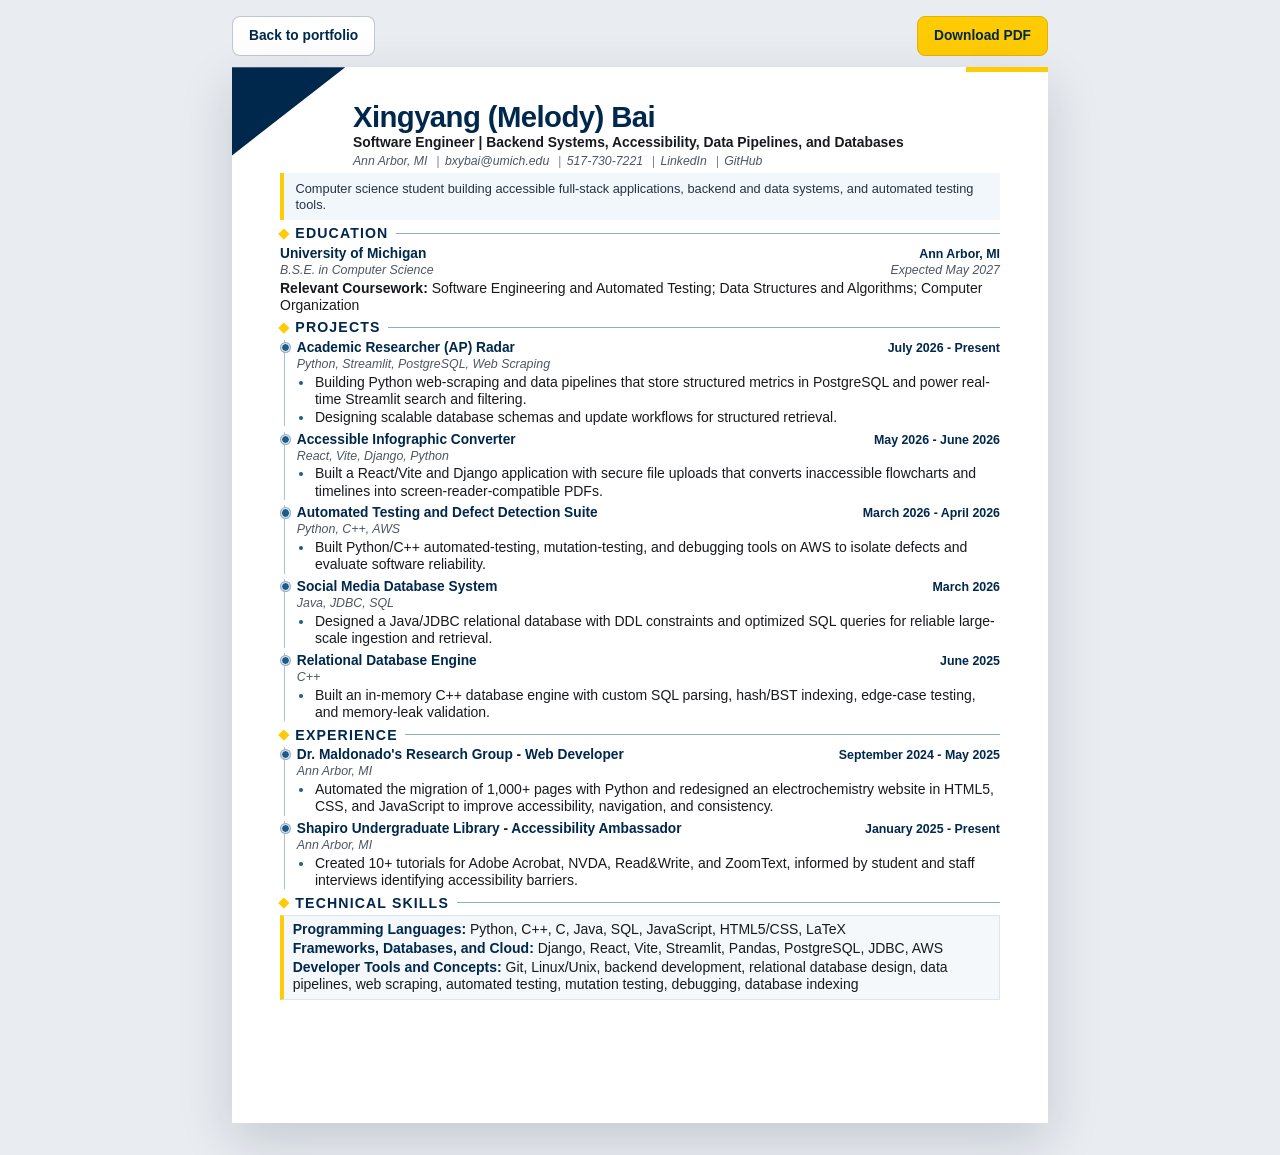
==== commit b0ff65a8: "upload" ====
--- a/resume.html
+++ b/resume.html
@@ -4,92 +4,519 @@
 <head>
   <meta charset="utf-8" />
   <meta name="viewport" content="width=device-width, initial-scale=1" />
-  <title>Résumé — Melody Bai</title>
-  <meta name="description" content="Résumé for Melody Bai, a computer science student at the University of Michigan." />
-  <link rel="preconnect" href="https://fonts.googleapis.com">
-  <link rel="preconnect" href="https://fonts.gstatic.com" crossorigin>
-  <link href="https://fonts.googleapis.com/css2?family=Plus+Jakarta+Sans:wght@400;500;600;700;800&display=swap" rel="stylesheet">
-  <link rel="stylesheet" href="css/styles.css" />
+  <title>Xingyang (Melody) Bai - Resume</title>
+  <meta name="description" content="Resume of Xingyang (Melody) Bai, a University of Michigan computer science student focused on backend systems, accessibility, testing, and data pipelines." />
+  <style>
+    :root {
+      --um-blue: #00274c;
+      --um-blue-light: #1f5b89;
+      --um-maize: #ffcb05;
+      --ink: #17191d;
+      --muted: #4d5662;
+      --paper: #ffffff;
+      --canvas: #e9edf2;
+    }
+
+    * {
+      box-sizing: border-box;
+    }
+
+    html {
+      background: var(--canvas);
+    }
+
+    body {
+      margin: 0;
+      color: var(--ink);
+      background: var(--canvas);
+      font-family: Arial, Helvetica, sans-serif;
+      font-size: 10.5pt;
+      line-height: 1.24;
+    }
+
+    a {
+      color: inherit;
+      text-decoration: none;
+    }
+
+    a:hover,
+    a:focus-visible {
+      color: var(--um-blue-light);
+      text-decoration: underline;
+    }
+
+    .resume-toolbar {
+      display: flex;
+      justify-content: space-between;
+      align-items: center;
+      width: min(8.5in, calc(100% - 2rem));
+      margin: 1rem auto 0.7rem;
+      gap: 1rem;
+    }
+
+    .toolbar-link,
+    .print-button {
+      min-height: 40px;
+      padding: 0.65rem 1rem;
+      border: 1px solid rgba(0, 39, 76, 0.25);
+      border-radius: 8px;
+      font: 700 0.86rem/1 Arial, Helvetica, sans-serif;
+      cursor: pointer;
+    }
+
+    .toolbar-link {
+      display: inline-flex;
+      align-items: center;
+      color: var(--um-blue);
+      background: #ffffff;
+    }
+
+    .print-button {
+      color: var(--um-blue);
+      background: var(--um-maize);
+      border-color: #e1b400;
+    }
+
+    .resume-page {
+      position: relative;
+      width: min(8.5in, calc(100% - 2rem));
+      min-height: 11in;
+      margin: 0 auto 2rem;
+      padding: 0.36in 0.5in 0.2in;
+      overflow: visible;
+      background: var(--paper);
+      box-shadow: 0 18px 50px rgba(0, 20, 40, 0.16);
+    }
+
+    .resume-page::before {
+      content: "";
+      position: absolute;
+      top: 0;
+      left: 0;
+      width: 1.18in;
+      height: 0.92in;
+      background: var(--um-blue);
+      clip-path: polygon(0 0, 100% 0, 0 100%);
+    }
+
+    .resume-page::after {
+      content: "";
+      position: absolute;
+      top: 0;
+      right: 0;
+      width: 0.85in;
+      height: 5px;
+      background: var(--um-maize);
+    }
+
+    .resume-header {
+      position: relative;
+      z-index: 1;
+      text-align: center;
+    }
+
+    .resume-header h1 {
+      margin: 0 0 0 0.76in;
+      color: var(--um-blue);
+      font-size: 22pt;
+      line-height: 1.05;
+      letter-spacing: -0.02em;
+      text-align: left;
+    }
+
+    .headline {
+      margin: 0.12rem 0 0 0.76in;
+      font-size: 10.4pt;
+      font-weight: 700;
+      text-align: left;
+    }
+
+    .contact-line {
+      display: flex;
+      flex-wrap: wrap;
+      justify-content: flex-start;
+      margin: 0.18rem 0 0 0.76in;
+      color: var(--muted);
+      font-size: 9.2pt;
+      gap: 0.08rem 0;
+    }
+
+    .contact-line span,
+    .contact-line a {
+      white-space: nowrap;
+    }
+
+    .contact-line span:not(:last-child)::after,
+    .contact-line a:not(:last-child)::after {
+      content: " | ";
+      padding: 0 0.34rem;
+      color: #7d8792;
+    }
+
+    .professional-summary {
+      margin: 0.22rem 0 0;
+      padding: 0.08in 0.12in;
+      color: #243342;
+      background: #f2f7fb;
+      border-left: 4px solid var(--um-maize);
+      font-size: 9.6pt;
+      line-height: 1.24;
+      text-align: left;
+    }
+
+    section {
+      margin-top: 0.32rem;
+    }
+
+    h2 {
+      display: flex;
+      align-items: center;
+      gap: 0.08in;
+      margin: 0 0 0.18rem;
+      padding: 0 0 0.08rem;
+      color: var(--um-blue);
+      background: transparent;
+      font-size: 10.6pt;
+      line-height: 1.15;
+      letter-spacing: 0.08em;
+      text-transform: uppercase;
+    }
+
+    h2::before {
+      content: "";
+      flex: 0 0 auto;
+      width: 0.08in;
+      height: 0.08in;
+      background: var(--um-maize);
+      transform: rotate(45deg);
+    }
+
+    h2::after {
+      content: "";
+      flex: 1 1 auto;
+      height: 1.4px;
+      background: #8faec6;
+    }
+
+    .entry {
+      position: relative;
+      margin-top: 0.2rem;
+      margin-left: 0.045in;
+      padding-left: 0.12in;
+      border-left: 1.2px solid #aac1d3;
+      break-inside: avoid;
+      page-break-inside: avoid;
+    }
+
+    .entry::before {
+      content: "";
+      position: absolute;
+      top: 0.18rem;
+      left: -0.045in;
+      width: 0.075in;
+      height: 0.075in;
+      background: var(--um-blue-light);
+      border: 1.5px solid #ffffff;
+      border-radius: 50%;
+      box-shadow: 0 0 0 1px #8faec6;
+    }
+
+    .entry + .entry {
+      margin-top: 0.34rem;
+    }
+
+    .entry-heading,
+    .education-row {
+      display: flex;
+      align-items: baseline;
+      justify-content: space-between;
+      gap: 0.35rem 1rem;
+    }
+
+    .entry-heading h3,
+    .education-row strong {
+      margin: 0;
+      color: var(--um-blue);
+      font-size: 10.3pt;
+      line-height: 1.18;
+    }
+
+    .entry-date,
+    .entry-location {
+      flex: 0 0 auto;
+      color: var(--um-blue);
+      font-size: 9.3pt;
+      font-weight: 700;
+      white-space: nowrap;
+    }
+
+    .entry-meta,
+    .education-detail {
+      margin: 0.03rem 0 0;
+      color: var(--muted);
+      font-size: 9.3pt;
+      font-style: italic;
+    }
+
+    .education-detail {
+      display: flex;
+      justify-content: space-between;
+      gap: 1rem;
+    }
+
+    .education-coursework {
+      margin: 0.1rem 0 0;
+    }
+
+    ul {
+      margin: 0.09rem 0 0;
+      padding-left: 1.05rem;
+    }
+
+    li {
+      margin: 0.025rem 0;
+      padding-left: 0.08rem;
+    }
+
+    li::marker {
+      color: var(--um-blue-light);
+    }
+
+    .skills-line {
+      margin: 0.1rem 0 0;
+    }
+
+    .skills-line strong {
+      color: var(--um-blue);
+    }
+
+    .skills-panel {
+      padding: 0.05in 0.09in 0.06in;
+      background: #f5f8fb;
+      border: 1px solid #dce6ef;
+      border-left: 4px solid var(--um-maize);
+    }
+
+    .skills-panel .skills-line:first-child {
+      margin-top: 0;
+    }
+
+    @media (max-width: 700px) {
+      body {
+        font-size: 10pt;
+      }
+
+      .resume-toolbar,
+      .resume-page {
+        width: 100%;
+      }
+
+      .resume-toolbar {
+        margin-top: 0;
+        padding: 0.75rem;
+        background: var(--paper);
+      }
+
+      .resume-page {
+        min-height: 0;
+        margin: 0;
+        padding: 1rem;
+        box-shadow: none;
+      }
+
+      .resume-page::before {
+        width: 0.72in;
+        height: 0.62in;
+      }
+
+      .resume-header h1,
+      .headline,
+      .contact-line {
+        margin-left: 0.48in;
+      }
+
+      .entry-heading,
+      .education-row,
+      .education-detail {
+        align-items: flex-start;
+        flex-direction: column;
+        gap: 0.05rem;
+      }
+
+      .entry-date,
+      .entry-location {
+        white-space: normal;
+      }
+    }
+
+    @page {
+      size: Letter;
+      margin: 0;
+    }
+
+    @media print {
+      html,
+      body {
+        width: 8.5in;
+        height: 11in;
+        margin: 0;
+        background: #ffffff;
+      }
+
+      body {
+        -webkit-print-color-adjust: exact;
+        print-color-adjust: exact;
+      }
+
+      .resume-toolbar {
+        display: none;
+      }
+
+      .resume-page {
+        width: 8.5in;
+        height: 11in;
+        min-height: 11in;
+        margin: 0;
+        padding: 0.36in 0.5in 0.2in;
+        overflow: hidden;
+        box-shadow: none;
+      }
+
+      a {
+        color: inherit;
+        text-decoration: none;
+      }
+    }
+  </style>
 </head>
 
-<body class="resume-page">
-  <main class="resume-shell">
-    <div class="resume-toolbar">
-      <a href="index.html">← Back to portfolio</a>
-      <button type="button" class="btn secondary-btn" onclick="window.print()">Print / Save PDF</button>
-    </div>
-
-    <article class="resume-document">
-      <header class="resume-header">
-        <div>
-          <p class="section-kicker">Software engineering · accessibility · systems</p>
-          <h1>Melody Bai</h1>
-          <p>Computer Science at the University of Michigan · Minor in UX Design</p>
-        </div>
-        <address>
-          <a href="mailto:bxybai@umich.edu">bxybai@umich.edu</a>
-          <a href="https://github.com/catchafallingstar">github.com/catchafallingstar</a>
-          <span>Ann Arbor, Michigan</span>
-        </address>
-      </header>
-
-      <section class="resume-section">
-        <h2>Experience</h2>
-        <div class="resume-entry">
-          <div class="resume-entry-heading"><h3>Accessibility Ambassador</h3><span>Jan 2025 — Present</span></div>
-          <p>Shapiro Undergraduate Library</p>
-          <ul>
-            <li>Created more than 10 step-by-step Adobe Acrobat tutorials for producing screen-reader-compatible PDFs.</li>
-            <li>Developed guides for NVDA, Read &amp; Write, and ZoomText and interviewed students and staff to improve library accessibility.</li>
-          </ul>
-        </div>
-        <div class="resume-entry">
-          <div class="resume-entry-heading"><h3>Website Developer</h3><span>Sept 2024 — May 2025</span></div>
-          <p>Dr. Madolado’s Research Group</p>
-          <ul>
-            <li>Redesigned an HTML, CSS, and JavaScript research website for accessibility and usability.</li>
-            <li>Automated the migration of more than 1,000 legacy pages with Python while preserving data integrity.</li>
-          </ul>
-        </div>
-        <div class="resume-entry">
-          <div class="resume-entry-heading"><h3>Research Assistant</h3><span>Jan 2024 — Aug 2024</span></div>
-          <p>Dr. Tang’s Research Group</p>
-          <ul>
-            <li>Created eight scientific illustrations and helped graduate researchers communicate findings through clear technical graphics.</li>
-          </ul>
-        </div>
-      </section>
-
-      <section class="resume-section">
-        <h2>Selected projects</h2>
-        <div class="resume-entry">
-          <h3>Full-Stack Django Marketplace</h3>
-          <p>Built a production marketplace with authentication, CRUD workflows, image uploads, search, comments, and favorites.</p>
-        </div>
-        <div class="resume-entry">
-          <h3>ECS Knowledge Base Redesign &amp; Migration</h3>
-          <p>Improved accessibility and automated the migration of more than 1,000 legacy electrochemistry research pages.</p>
-        </div>
-        <div class="resume-entry">
-          <h3>Software Coverage Analysis</h3>
-          <p>Designed white-box and black-box coverage strategies for C, Java, and Python systems totaling more than 385,000 lines of code.</p>
-        </div>
-      </section>
-
-      <section class="resume-section resume-two-column">
-        <div>
-          <h2>Education</h2>
-          <div class="resume-entry">
-            <h3>University of Michigan — Ann Arbor</h3>
-            <p>B.S.E. Computer Science, Minor in UX Design · Expected May 2027</p>
-          </div>
-        </div>
-        <div>
-          <h2>Skills</h2>
-          <p>Python, C++, C, Java, SQL, JavaScript, HTML, CSS, Git, Linux, Adobe Illustrator</p>
-        </div>
-      </section>
-    </article>
+<body>
+  <nav class="resume-toolbar" aria-label="Resume actions">
+    <a class="toolbar-link" href="index.html">Back to portfolio</a>
+    <button class="print-button" type="button" onclick="window.print()">Download PDF</button>
+  </nav>
+
+  <main class="resume-page" aria-labelledby="resume-name">
+    <header class="resume-header">
+      <h1 id="resume-name">Xingyang (Melody) Bai</h1>
+      <p class="headline">Software Engineer | Backend Systems, Accessibility, Data Pipelines, and Databases</p>
+      <address class="contact-line">
+        <span>Ann Arbor, MI</span>
+        <a href="mailto:bxybai@umich.edu">bxybai@umich.edu</a>
+        <a href="tel:+15177307221">517-730-7221</a>
+        <a href="https://www.linkedin.com/in/melody-bai-1101051212121212121212">LinkedIn</a>
+        <a href="https://github.com/catchafallingstar">GitHub</a>
+      </address>
+      <p class="professional-summary">Computer science student building accessible full-stack applications, backend and data systems, and automated testing tools.</p>
+    </header>
+
+    <section aria-labelledby="education-heading">
+      <h2 id="education-heading">Education</h2>
+      <div class="education-row">
+        <strong>University of Michigan</strong>
+        <span class="entry-location">Ann Arbor, MI</span>
+      </div>
+      <div class="education-detail">
+        <span>B.S.E. in Computer Science</span>
+        <span>Expected May 2027</span>
+      </div>
+      <p class="education-coursework"><strong>Relevant Coursework:</strong> Software Engineering and Automated Testing; Data Structures and Algorithms; Computer Organization</p>
+    </section>
+
+    <section aria-labelledby="projects-heading">
+      <h2 id="projects-heading">Projects</h2>
+
+      <article class="entry">
+        <div class="entry-heading">
+          <h3>Academic Researcher (AP) Radar</h3>
+          <span class="entry-date">July 2026 - Present</span>
+        </div>
+        <p class="entry-meta">Python, Streamlit, PostgreSQL, Web Scraping</p>
+        <ul>
+          <li>Building Python web-scraping and data pipelines that store structured metrics in PostgreSQL and power real-time Streamlit search and filtering.</li>
+          <li>Designing scalable database schemas and update workflows for structured retrieval.</li>
+        </ul>
+      </article>
+
+      <article class="entry">
+        <div class="entry-heading">
+          <h3>Accessible Infographic Converter</h3>
+          <span class="entry-date">May 2026 - June 2026</span>
+        </div>
+        <p class="entry-meta">React, Vite, Django, Python</p>
+        <ul>
+          <li>Built a React/Vite and Django application with secure file uploads that converts inaccessible flowcharts and timelines into screen-reader-compatible PDFs.</li>
+        </ul>
+      </article>
+
+      <article class="entry">
+        <div class="entry-heading">
+          <h3>Automated Testing and Defect Detection Suite</h3>
+          <span class="entry-date">March 2026 - April 2026</span>
+        </div>
+        <p class="entry-meta">Python, C++, AWS</p>
+        <ul>
+          <li>Built Python/C++ automated-testing, mutation-testing, and debugging tools on AWS to isolate defects and evaluate software reliability.</li>
+        </ul>
+      </article>
+
+      <article class="entry">
+        <div class="entry-heading">
+          <h3>Social Media Database System</h3>
+          <span class="entry-date">March 2026</span>
+        </div>
+        <p class="entry-meta">Java, JDBC, SQL</p>
+        <ul>
+          <li>Designed a Java/JDBC relational database with DDL constraints and optimized SQL queries for reliable large-scale ingestion and retrieval.</li>
+        </ul>
+      </article>
+
+      <article class="entry">
+        <div class="entry-heading">
+          <h3>Relational Database Engine</h3>
+          <span class="entry-date">June 2025</span>
+        </div>
+        <p class="entry-meta">C++</p>
+        <ul>
+          <li>Built an in-memory C++ database engine with custom SQL parsing, hash/BST indexing, edge-case testing, and memory-leak validation.</li>
+        </ul>
+      </article>
+    </section>
+
+    <section aria-labelledby="experience-heading">
+      <h2 id="experience-heading">Experience</h2>
+
+      <article class="entry">
+        <div class="entry-heading">
+          <h3>Dr. Maldonado's Research Group - Web Developer</h3>
+          <span class="entry-date">September 2024 - May 2025</span>
+        </div>
+        <p class="entry-meta">Ann Arbor, MI</p>
+        <ul>
+          <li>Automated the migration of 1,000+ pages with Python and redesigned an electrochemistry website in HTML5, CSS, and JavaScript to improve accessibility, navigation, and consistency.</li>
+        </ul>
+      </article>
+
+      <article class="entry">
+        <div class="entry-heading">
+          <h3>Shapiro Undergraduate Library - Accessibility Ambassador</h3>
+          <span class="entry-date">January 2025 - Present</span>
+        </div>
+        <p class="entry-meta">Ann Arbor, MI</p>
+        <ul>
+          <li>Created 10+ tutorials for Adobe Acrobat, NVDA, Read&amp;Write, and ZoomText, informed by student and staff interviews identifying accessibility barriers.</li>
+        </ul>
+      </article>
+    </section>
+
+    <section aria-labelledby="skills-heading">
+      <h2 id="skills-heading">Technical Skills</h2>
+      <div class="skills-panel">
+        <p class="skills-line"><strong>Programming Languages:</strong> Python, C++, C, Java, SQL, JavaScript, HTML5/CSS, LaTeX</p>
+        <p class="skills-line"><strong>Frameworks, Databases, and Cloud:</strong> Django, React, Vite, Streamlit, Pandas, PostgreSQL, JDBC, AWS</p>
+        <p class="skills-line"><strong>Developer Tools and Concepts:</strong> Git, Linux/Unix, backend development, relational database design, data pipelines, web scraping, automated testing, mutation testing, debugging, database indexing</p>
+      </div>
+    </section>
   </main>
 </body>
 
